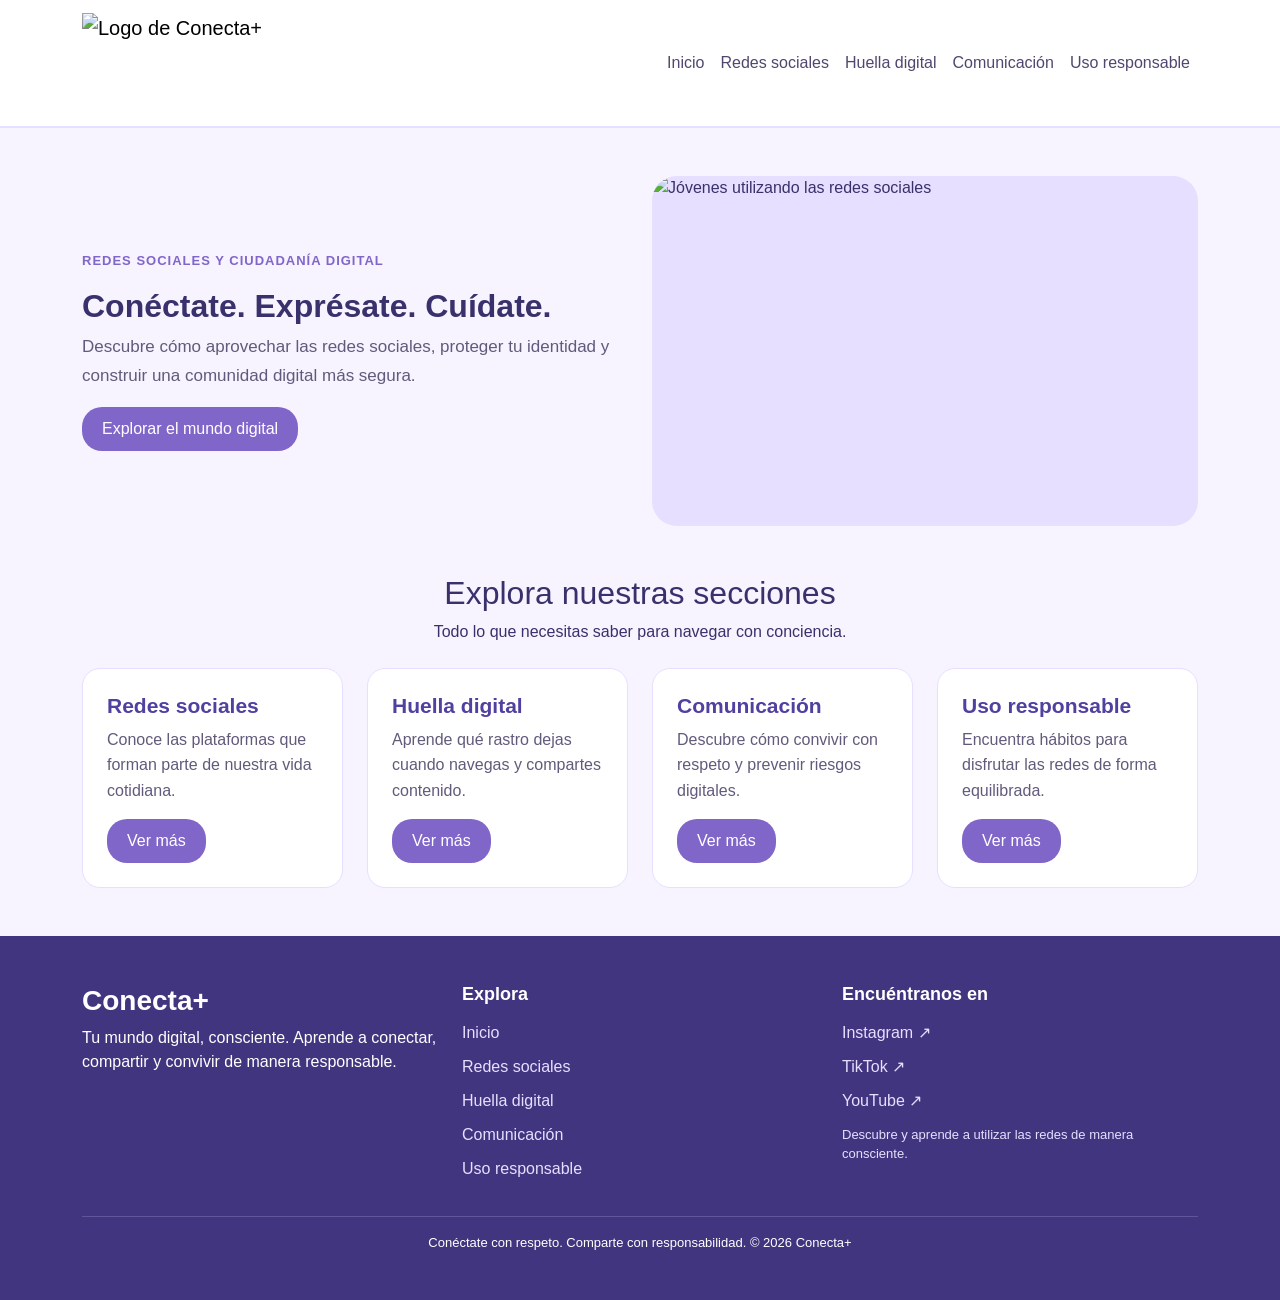
==== index.html @ 169d6f52 "Add files via upload" ====
<!DOCTYPE html>
<html lang="es">
<head>
    <meta charset="UTF-8">
    <meta name="viewport" content="width=device-width, initial-scale=1.0">
    <title>Conecta+ | Tu mundo digital</title>

    <link rel="stylesheet" href="css/bootstrap.min.css">
    <link rel="stylesheet" href="css/estilos.css">
</head>
<body>

    <nav class="navbar navbar-expand-lg navbar-light fondo-nav">
        <div class="container">
           <a class="navbar-brand marca" href="index.html">
    <img src="imágenes/logo.png"
         alt="Logo de Conecta+"
         class="logo">
</a>

            <button class="navbar-toggler" type="button"
                data-bs-toggle="collapse" data-bs-target="#menu">
                <span class="navbar-toggler-icon"></span>
            </button>

            <div class="collapse navbar-collapse" id="menu">
                <ul class="navbar-nav ms-auto">
                    <li class="nav-item">
                        <a class="nav-link" href="index.html">Inicio</a>
                    </li>
                    <li class="nav-item">
                        <a class="nav-link" href="páginas/redes.html">Redes sociales</a>
                    </li>
                    <li class="nav-item">
                        <a class="nav-link" href="páginas/huelladigital.html">Huella digital</a>
                    </li>
                    <li class="nav-item">
                        <a class="nav-link" href="páginas/comunicación.html">Comunicación</a>
                    </li>
                    <li class="nav-item">
                        <a class="nav-link" href="páginas/usoresponsable.html">Uso responsable</a>
                    </li>
                </ul>
            </div>
        </div>
    </nav>

    <header class="portada container py-5">
        <div class="row align-items-center g-4">
            <div class="col-md-6">
                <p class="etiqueta">REDES SOCIALES Y CIUDADANÍA DIGITAL</p>

                <h1>Conéctate. Exprésate. Cuídate.</h1>

                <p class="texto-portada">
                    Descubre cómo aprovechar las redes sociales,
                    proteger tu identidad y construir una comunidad
                    digital más segura.
                </p>

                <a href="páginas/redes.html" class="btn boton-principal">
                    Explorar el mundo digital
                </a>
            </div>

            <div class="col-md-6">
           <div class="imagen-portada">
    <img src="imágenes/portada.png"
         alt="Jóvenes utilizando las redes sociales"
         class="imagen-principal">
</div>
    </header>

    <main class="container pb-5">
        <div class="text-center mb-4">
            <h2>Explora nuestras secciones</h2>
            <p>Todo lo que necesitas saber para navegar con conciencia.</p>
        </div>

        <div class="row g-4">

            <div class="col-12 col-sm-6 col-lg-3">
                <div class="card tarjeta h-100">
                    <img src="imágenes/redessociales.png" alt="">
                    <div class="card-body">
                        <h3 class="card-title">Redes sociales</h3>
                        <p class="card-text">
                            Conoce las plataformas que forman parte
                            de nuestra vida cotidiana.
                        </p>
                        <a href="páginas/redes.html" class="btn boton-lila">
                            Ver más
                        </a>
                    </div>
                </div>
            </div>

            <div class="col-12 col-sm-6 col-lg-3">
                <div class="card tarjeta h-100">
                    <img src="imágenes/huelladigital.png" alt="">
                    <div class="card-body">
                        <h3 class="card-title">Huella digital</h3>
                        <p class="card-text">
                            Aprende qué rastro dejas cuando navegas
                            y compartes contenido.
                        </p>
                        <a href="paginas/huelladigital.html" class="btn boton-lila">
                            Ver más
                        </a>
                    </div>
                </div>
            </div>

            <div class="col-12 col-sm-6 col-lg-3">
                <div class="card tarjeta h-100">
                    <img src="imágenes/comunicación.png" alt="">
                    <div class="card-body">
                        <h3 class="card-title">Comunicación</h3>
                        <p class="card-text">
                            Descubre cómo convivir con respeto
                            y prevenir riesgos digitales.
                        </p>
                        <a href="paginas/comunicación.html" class="btn boton-lila">
                            Ver más
                        </a>
                    </div>
                </div>
            </div>

            <div class="col-12 col-sm-6 col-lg-3">
                <div class="card tarjeta h-100">
                    <img src="imágenes/usoresponsable.png" alt="">
                    <div class="card-body">
                        <h3 class="card-title">Uso responsable</h3>
                        <p class="card-text">
                            Encuentra hábitos para disfrutar las
                            redes de forma equilibrada.
                        </p>
                        <a href="páginas/usoresponsable.html" class="btn boton-lila">
                            Ver más
                        </a>
                    </div>
                </div>
            </div>

        </div>
    </main>

 <footer class="pie-pagina">
    <div class="container py-5">
        <div class="row g-4">

            <div class="col-md-4">
                <h2 class="titulo-pie">Conecta+</h2>
                <p>
                    Tu mundo digital, consciente.
                    Aprende a conectar, compartir y convivir
                    de manera responsable.
                </p>
            </div>

            <div class="col-md-4">
                <h3 class="subtitulo-pie">Explora</h3>
                <ul class="enlaces-pie">
                    <li><a href="index.html">Inicio</a></li>
                    <li><a href="páginas/redes.html">Redes sociales</a></li>
                    <li><a href="páginas/huelladigital.html">Huella digital</a></li>
                    <li><a href="páginas/comunicación.html">Comunicación</a></li>
                    <li><a href="páginas/usoresponsable.html">Uso responsable</a></li>
                </ul>
            </div>

            <div class="col-md-4">
                <h3 class="subtitulo-pie">Encuéntranos en</h3>
                <ul class="enlaces-pie">
                    <li>
                        <a href="https://www.instagram.com/"
                           target="_blank" rel="noopener noreferrer">
                            Instagram ↗
                        </a>
                    </li>
                    <li>
                        <a href="https://www.tiktok.com/"
                           target="_blank" rel="noopener noreferrer">
                            TikTok ↗
                        </a>
                    </li>
                    <li>
                        <a href="https://www.youtube.com/"
                           target="_blank" rel="noopener noreferrer">
                            YouTube ↗
                        </a>
                    </li>
                </ul>
                <p class="nota-pie">
                    Descubre y aprende a utilizar las redes
                    de manera consciente.
                </p>
            </div>

        </div>

        <hr class="linea-pie">

        <p class="texto-final">
            Conéctate con respeto. Comparte con responsabilidad.
            © 2026 Conecta+
        </p>
    </div>
</footer>

    <script src="js/bootstrap.bundle.min.js"></script>
</body>
</html>
---- css/estilos.css ----
body {
    background-color: #F7F3FF;
    color: #39316B;
    font-family: Arial, sans-serif;
    margin: 0;
}

.fondo-nav {
    background-color: #FFFFFF;
    border-bottom: 2px solid #E7DFFF;
}


.nav-link {
    color: #51466F;
}

.nav-link:hover {
    color: #896CE0;
}

.portada h1 {
    font-size: 42px;
    font-weight: bold;
}

.etiqueta {
    color: #8066C9;
    font-size: 13px;
    font-weight: bold;
    letter-spacing: 1px;
}

.texto-portada {
    color: #625A7B;
    font-size: 17px;
    line-height: 1.7;
}

.boton-principal,
.boton-lila {
    background-color: #8066C9;
    color: white;
    border: none;
    border-radius: 20px;
    padding: 10px 20px;
}

.boton-principal:hover,
.boton-lila:hover {
    background-color: #6048AD;
    color: white;
}

.imagen-portada {
    width: 100%;
    height: 350px;
    border-radius: 25px;
    overflow: hidden;
    background-color: #E7DFFF;
}

.imagen-principal {
    width: 100%;
    height: 100%;
    object-fit: cover;
    display: block;
}

.iconos-sociales {
    display: flex;
    justify-content: center;
    gap: 20px;
    margin-top: 25px;
    font-size: 35px;
}

.tarjeta {
    background-color: white;
    border: 1px solid #E7DFFF;
    border-radius: 18px;
    padding: 8px;
}

.tarjeta h3 {
    font-size: 20px;
    font-weight: bold;
}

.tarjeta p {
    color: #625A7B;
    line-height: 1.6;
}

.pie-pagina {
    background-color: #6C55B5;
    color: white;
}

@media (max-width: 576px) { }
    .portada h1 {
        font-size: 32px;
    }



.logo {
    width: 200px;
    height: 100px;
    object-fit: contain;
    margin-right: 8px;
}

.marca {
    display: inline-flex;
    align-items: center;
    gap: 5px;
}
.imagen-tarjeta {
    width: 100%;
    height: 160px;
    object-fit: cover;
    border-radius: 14px 14px 0 0;
}
.pie-pagina {
    background-color: #42357F;
    color: #FFFFFF;
}

.titulo-pie {
    font-size: 28px;
    font-weight: bold;
}

.subtitulo-pie {
    font-size: 18px;
    font-weight: bold;
    margin-bottom: 15px;
}

.enlaces-pie {
    list-style: none;
    padding: 0;
    margin: 0;
}

.enlaces-pie li {
    margin-bottom: 10px;
}

.enlaces-pie a {
    color: #E7DFFF;
    text-decoration: none;
}

.enlaces-pie a:hover {
    color: #FFFFFF;
    text-decoration: underline;
}

.nota-pie {
    font-size: 13px;
    color: #E7DFFF;
    margin-top: 12px;
}

.linea-pie {
    border-color: #BFB2F2;
    margin-top: 25px;
}

.texto-final {
    text-align: center;
    font-size: 13px;
    margin-bottom: 0;
}
.encabezado-seccion {
    background-color: #E7DFFF;
    padding: 40px;
    border-radius: 24px;
}

.encabezado-seccion h1 {
    font-size: 36px;
    font-weight: bold;
    margin-bottom: 15px;
}

.encabezado-seccion p:not(.etiqueta) {
    color: #625A7B;
    font-size: 17px;
    line-height: 1.7;
}

.tarjeta .card-title {
    color: #5140A0;
    font-size: 21px;
    font-weight: bold;
}

.seccion-extra {
    background-color: #FFFFFF;
    padding: 30px;
    border-radius: 20px;
    border: 1px solid #E7DFFF;
}

.seccion-extra h2 {
    font-size: 26px;
    font-weight: bold;
    margin-bottom: 12px;
}

.accordion-button:not(.collapsed) {
    background-color: #E7DFFF;
    color: #5140A0;
}

.accordion-button:focus {
    box-shadow: 0 0 0 0.2rem #E7DFFF;
}

@media (max-width: 576px) {
    .encabezado-seccion {
        padding: 25px;
    }

    .encabezado-seccion h1 {
        font-size: 29px;
    }
.seccion-extra {
        padding: 20px;
    }
}
.imagen-contenido {
    width: 100%;
    height: 320px;
    object-fit: cover;
    border-radius: 22px;
}

.seccion-final {
    background-color: #DDF2E5;
    padding: 35px;
    border-radius: 22px;
}

.seccion-final h2 {
    font-weight: bold;
    margin-bottom: 15px;
}

.fuentes {
    background-color: #FFFFFF;
    border: 1px solid #E7DFFF;
    border-radius: 18px;
    padding: 25px;
}

.fuentes h2 {
    font-size: 23px;
    font-weight: bold;
}

.fuentes a {
    color: #6C55C7;
}

.fuentes li {
    margin-bottom: 8px;
}

@media (max-width: 576px) {
    .imagen-contenido {
        height: 240px;
    }

    .seccion-final {
        padding: 25px 18px;
    }
}
.llamado-modal {
    background-color: #FCE5F0;
    padding: 35px 25px;
    border-radius: 22px;
}

.llamado-modal h2 {
    font-size: 27px;
    font-weight: bold;
    margin-bottom: 15px;
}

.llamado-modal p {
    color: #625A7B;
    line-height: 1.7;
}

.modal-content {
    border: none;
    border-radius: 20px;
    overflow: hidden;
}

.modal-cabecera {
    background-color: #E7DFFF;
    color: #5140A0;
}

.modal-body {
    color: #51466F;
    line-height: 1.7;
}

.modal-body li {
    margin-bottom: 8px;
}

@media (max-width: 576px) {
    .llamado-modal {
        padding: 25px 18px;
    }

    .llamado-modal h2 {
        font-size: 23px;
    }
}
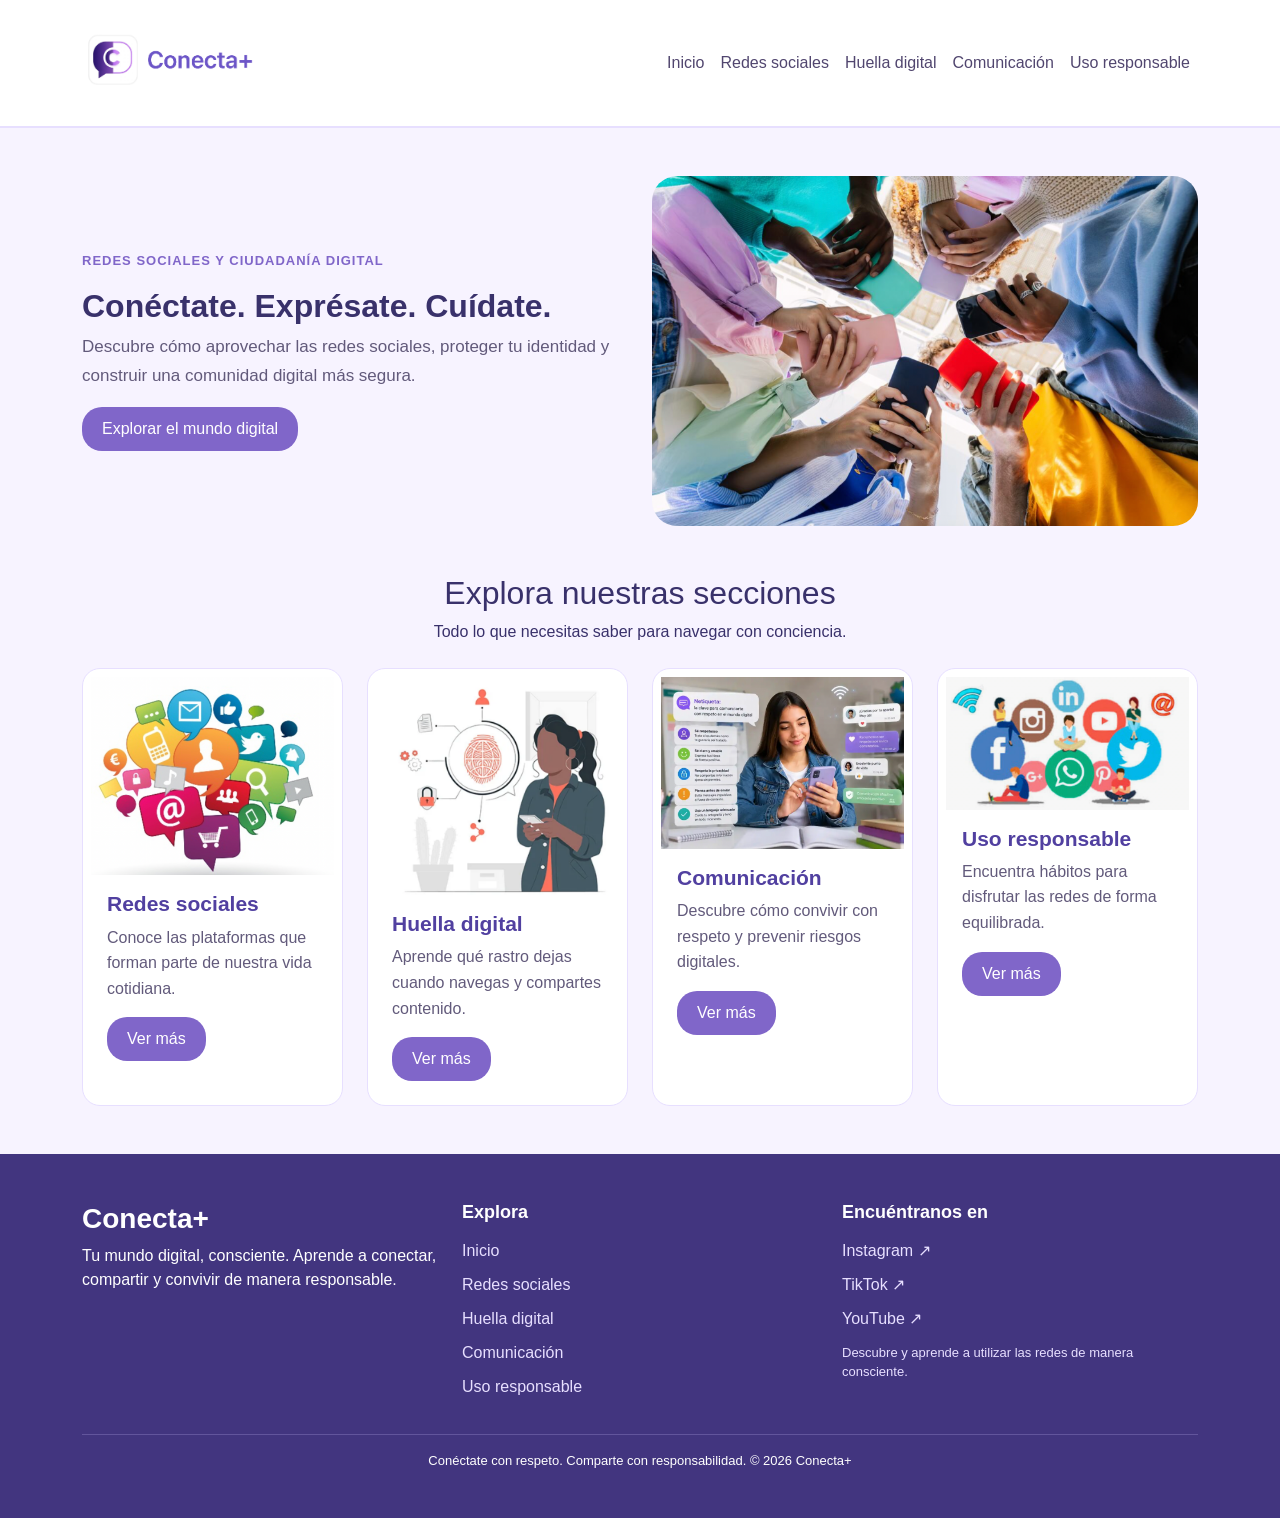
==== commit a9703120: "Update index.html" ====
--- a/index.html
+++ b/index.html
@@ -12,11 +12,9 @@
 
     <nav class="navbar navbar-expand-lg navbar-light fondo-nav">
         <div class="container">
-           <a class="navbar-brand marca" href="index.html">
-    <img src="imágenes/logo.png"
-         alt="Logo de Conecta+"
-         class="logo">
-</a>
+             <a class="navbar-brand marca" href="index.html">
+                <img src="imagenes/logo.png" alt="Logo de Conecta+" class="logo">
+            </a>
 
             <button class="navbar-toggler" type="button"
                 data-bs-toggle="collapse" data-bs-target="#menu">
@@ -29,16 +27,16 @@
                         <a class="nav-link" href="index.html">Inicio</a>
                     </li>
                     <li class="nav-item">
-                        <a class="nav-link" href="páginas/redes.html">Redes sociales</a>
-                    </li>
-                    <li class="nav-item">
-                        <a class="nav-link" href="páginas/huelladigital.html">Huella digital</a>
-                    </li>
-                    <li class="nav-item">
-                        <a class="nav-link" href="páginas/comunicación.html">Comunicación</a>
-                    </li>
-                    <li class="nav-item">
-                        <a class="nav-link" href="páginas/usoresponsable.html">Uso responsable</a>
+                        <a class="nav-link" href="paginas/redes.html">Redes sociales</a>
+                    </li>
+                    <li class="nav-item">
+                        <a class="nav-link" href="paginas/huelladigital.html">Huella digital</a>
+                    </li>
+                    <li class="nav-item">
+                        <a class="nav-link" href="paginas/comunicacion.html">Comunicación</a>
+                    </li>
+                    <li class="nav-item">
+                        <a class="nav-link" href="paginas/usoresponsable.html">Uso responsable</a>
                     </li>
                 </ul>
             </div>
@@ -58,17 +56,19 @@
                     digital más segura.
                 </p>
 
-                <a href="páginas/redes.html" class="btn boton-principal">
+                <a href="paginas/redes.html" class="btn boton-principal">
                     Explorar el mundo digital
                 </a>
             </div>
 
             <div class="col-md-6">
-           <div class="imagen-portada">
-    <img src="imágenes/portada.png"
-         alt="Jóvenes utilizando las redes sociales"
-         class="imagen-principal">
-</div>
+                <div class="imagen-portada">
+                    <img src="imagenes/portada.png"
+                         alt="Jóvenes utilizando las redes sociales"
+                         class="imagen-principal">
+                </div>
+            </div>
+        </div>
     </header>
 
     <main class="container pb-5">
@@ -81,23 +81,23 @@
 
             <div class="col-12 col-sm-6 col-lg-3">
                 <div class="card tarjeta h-100">
-                    <img src="imágenes/redessociales.png" alt="">
+                    <img src="imagenes/redessociales.png" alt="">
                     <div class="card-body">
                         <h3 class="card-title">Redes sociales</h3>
                         <p class="card-text">
                             Conoce las plataformas que forman parte
                             de nuestra vida cotidiana.
                         </p>
-                        <a href="páginas/redes.html" class="btn boton-lila">
-                            Ver más
-                        </a>
-                    </div>
-                </div>
-            </div>
-
-            <div class="col-12 col-sm-6 col-lg-3">
-                <div class="card tarjeta h-100">
-                    <img src="imágenes/huelladigital.png" alt="">
+                        <a href="paginas/redes.html" class="btn boton-lila">
+                            Ver más
+                        </a>
+                    </div>
+                </div>
+            </div>
+
+            <div class="col-12 col-sm-6 col-lg-3">
+                <div class="card tarjeta h-100">
+                    <img src="imagenes/huelladigital.png" alt="">
                     <div class="card-body">
                         <h3 class="card-title">Huella digital</h3>
                         <p class="card-text">
@@ -113,30 +113,30 @@
 
             <div class="col-12 col-sm-6 col-lg-3">
                 <div class="card tarjeta h-100">
-                    <img src="imágenes/comunicación.png" alt="">
+                    <img src="imagenes/comunicacion.png" alt="">
                     <div class="card-body">
                         <h3 class="card-title">Comunicación</h3>
                         <p class="card-text">
                             Descubre cómo convivir con respeto
                             y prevenir riesgos digitales.
                         </p>
-                        <a href="paginas/comunicación.html" class="btn boton-lila">
-                            Ver más
-                        </a>
-                    </div>
-                </div>
-            </div>
-
-            <div class="col-12 col-sm-6 col-lg-3">
-                <div class="card tarjeta h-100">
-                    <img src="imágenes/usoresponsable.png" alt="">
+                        <a href="paginas/comunicacion.html" class="btn boton-lila">
+                            Ver más
+                        </a>
+                    </div>
+                </div>
+            </div>
+
+            <div class="col-12 col-sm-6 col-lg-3">
+                <div class="card tarjeta h-100">
+                    <img src="imagenes/usoresponsable.png" alt="">
                     <div class="card-body">
                         <h3 class="card-title">Uso responsable</h3>
                         <p class="card-text">
                             Encuentra hábitos para disfrutar las
                             redes de forma equilibrada.
                         </p>
-                        <a href="páginas/usoresponsable.html" class="btn boton-lila">
+                        <a href="paginas/usoresponsable.html" class="btn boton-lila">
                             Ver más
                         </a>
                     </div>
@@ -146,69 +146,69 @@
         </div>
     </main>
 
- <footer class="pie-pagina">
-    <div class="container py-5">
-        <div class="row g-4">
-
-            <div class="col-md-4">
-                <h2 class="titulo-pie">Conecta+</h2>
-                <p>
-                    Tu mundo digital, consciente.
-                    Aprende a conectar, compartir y convivir
-                    de manera responsable.
-                </p>
-            </div>
-
-            <div class="col-md-4">
-                <h3 class="subtitulo-pie">Explora</h3>
-                <ul class="enlaces-pie">
-                    <li><a href="index.html">Inicio</a></li>
-                    <li><a href="páginas/redes.html">Redes sociales</a></li>
-                    <li><a href="páginas/huelladigital.html">Huella digital</a></li>
-                    <li><a href="páginas/comunicación.html">Comunicación</a></li>
-                    <li><a href="páginas/usoresponsable.html">Uso responsable</a></li>
-                </ul>
-            </div>
-
-            <div class="col-md-4">
-                <h3 class="subtitulo-pie">Encuéntranos en</h3>
-                <ul class="enlaces-pie">
-                    <li>
-                        <a href="https://www.instagram.com/"
-                           target="_blank" rel="noopener noreferrer">
-                            Instagram ↗
-                        </a>
-                    </li>
-                    <li>
-                        <a href="https://www.tiktok.com/"
-                           target="_blank" rel="noopener noreferrer">
-                            TikTok ↗
-                        </a>
-                    </li>
-                    <li>
-                        <a href="https://www.youtube.com/"
-                           target="_blank" rel="noopener noreferrer">
-                            YouTube ↗
-                        </a>
-                    </li>
-                </ul>
-                <p class="nota-pie">
-                    Descubre y aprende a utilizar las redes
-                    de manera consciente.
-                </p>
-            </div>
-
-        </div>
-
-        <hr class="linea-pie">
-
-        <p class="texto-final">
-            Conéctate con respeto. Comparte con responsabilidad.
-            © 2026 Conecta+
-        </p>
-    </div>
-</footer>
+    <footer class="pie-pagina">
+        <div class="container py-5">
+            <div class="row g-4">
+
+                <div class="col-md-4">
+                    <h2 class="titulo-pie">Conecta+</h2>
+                    <p>
+                        Tu mundo digital, consciente.
+                        Aprende a conectar, compartir y convivir
+                        de manera responsable.
+                    </p>
+                </div>
+
+                <div class="col-md-4">
+                    <h3 class="subtitulo-pie">Explora</h3>
+                    <ul class="enlaces-pie">
+                        <li><a href="index.html">Inicio</a></li>
+                        <li><a href="paginas/redes.html">Redes sociales</a></li>
+                        <li><a href="paginas/huelladigital.html">Huella digital</a></li>
+                        <li><a href="paginas/comunicacion.html">Comunicación</a></li>
+                        <li><a href="paginas/usoresponsable.html">Uso responsable</a></li>
+                    </ul>
+                </div>
+
+                <div class="col-md-4">
+                    <h3 class="subtitulo-pie">Encuéntranos en</h3>
+                    <ul class="enlaces-pie">
+                        <li>
+                            <a href="https://www.instagram.com/"
+                               target="_blank" rel="noopener noreferrer">
+                                Instagram ↗
+                            </a>
+                        </li>
+                        <li>
+                            <a href="https://www.tiktok.com/"
+                               target="_blank" rel="noopener noreferrer">
+                                TikTok ↗
+                            </a>
+                        </li>
+                        <li>
+                            <a href="https://www.youtube.com/"
+                               target="_blank" rel="noopener noreferrer">
+                                YouTube ↗
+                            </a>
+                        </li>
+                    </ul>
+                    <p class="nota-pie">
+                        Descubre y aprende a utilizar las redes
+                        de manera consciente.
+                    </p>
+                </div>
+
+            </div>
+
+            <hr class="linea-pie">
+
+            <p class="texto-final">
+                Conéctate con respeto. Comparte con responsabilidad.
+                © 2026 Conecta+
+            </p>
+        </div>
+    </footer>
 
     <script src="js/bootstrap.bundle.min.js"></script>
 </body>
-</html>+</html>
